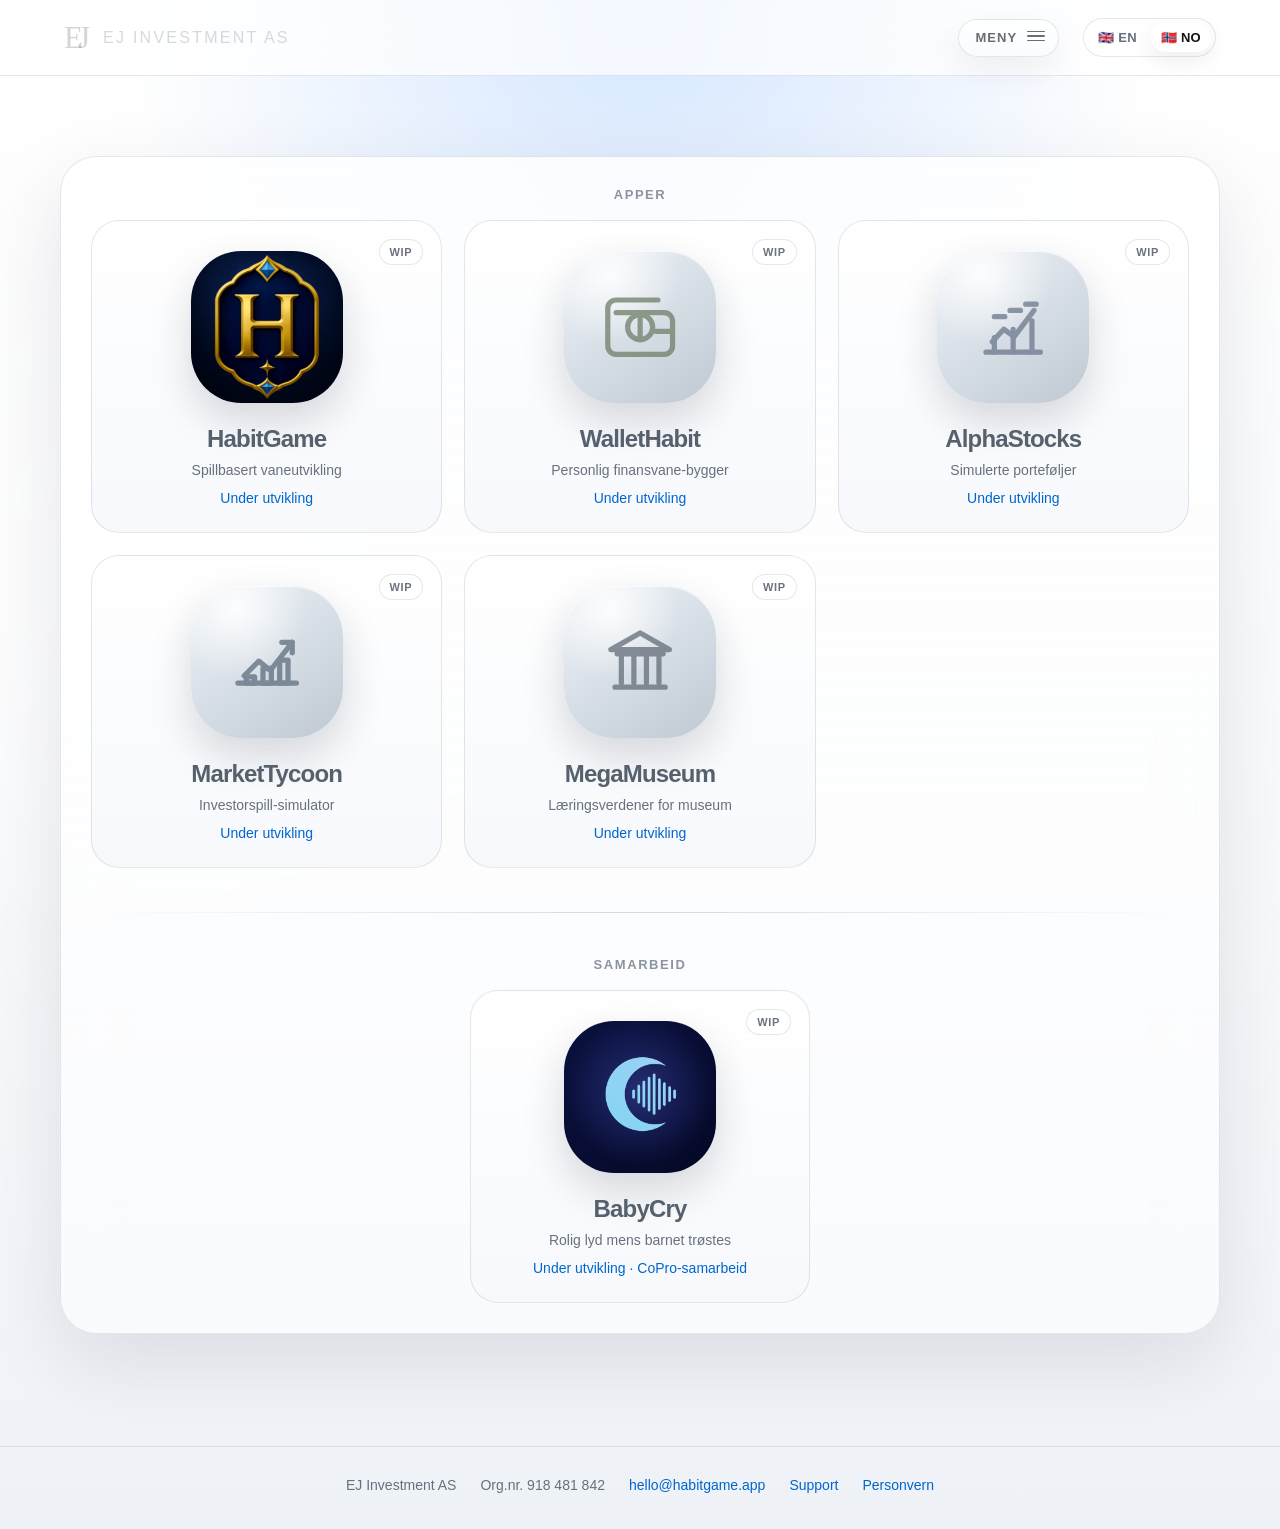
==== index.no.html @ d796be84 "Add dropdown navigation" ====
<!doctype html>
<html lang="no">
  <head>
    <meta charset="utf-8" />
    <meta name="viewport" content="width=device-width, initial-scale=1" />
    <meta name="description" content="EJ Investment AS app-portefølje." />
    <title>EJ Investment AS</title>
    <link rel="stylesheet" href="./styles.css" />
  </head>
  <body>
    <header class="site-header">
      <a class="wordmark" href="./index.no.html" aria-label="EJ Investment AS hjem">
        <span class="mark">EJ</span>
        <span>EJ Investment AS</span>
      </a>
      <nav class="nav menu-nav" aria-label="Hovednavigasjon">
        <details class="menu-dropdown">
          <summary class="menu-trigger" aria-label="Åpne navigasjonsmeny">
            <span>Meny</span>
            <span class="menu-icon" aria-hidden="true"><span></span><span></span><span></span></span>
          </summary>
          <div class="menu-panel">
            <a class="menu-link active" href="#apps" aria-current="page">Apper</a>
            <a class="menu-link" href="mailto:hello@habitgame.app">Kontakt</a>
            <a class="menu-link" href="./privacy.no.html">Personvern</a>
            <a class="menu-link" href="./support.no.html">Support</a>
          </div>
        </details>
      </nav>
      <div class="language-switch" aria-label="Velg språk">
        <a href="./" lang="en">🇬🇧 EN</a>
        <a class="active" href="./index.no.html" lang="no" aria-current="page">🇳🇴 NO</a>
      </div>
    </header>

    <main>
      <section class="hero quiet-hero compact-hero" aria-labelledby="hero-title">
        <h1 id="hero-title" class="visually-hidden">EJ Investment AS</h1>
      </section>

      <section class="apps" id="apps" aria-label="Apper">
        <div class="app-group">
          <p class="group-label">Apper</p>
          <div class="app-grid">
            <a class="app-card wip" href="https://habitgame.app" rel="noopener">
              <img src="./assets/icons/habitgame.png" alt="" class="app-icon" />
              <span class="app-name">HabitGame</span>
              <span class="app-desc">Spillbasert vaneutvikling</span>
              <span class="app-meta">Under utvikling</span>
            </a>

            <article class="app-card wip" aria-label="WalletHabit, personlig finansvane-bygger">
              <span class="placeholder-icon finance" aria-hidden="true">
                <svg viewBox="0 0 96 96" role="img">
                  <path d="M25 34h46a8 8 0 0 1 8 8v24a8 8 0 0 1-8 8H25a8 8 0 0 1-8-8V30a8 8 0 0 1 8-8h40" />
                  <path d="M63 52h16" />
                  <path d="M36 48c0-7 6-12 12-12s12 5 12 12-6 12-12 12-12-5-12-12Z" />
                  <path d="M48 36v24" />
                </svg>
              </span>
              <span class="app-name">WalletHabit</span>
              <span class="app-desc">Personlig finansvane-bygger</span>
              <span class="app-meta">Under utvikling</span>
            </article>

            <article class="app-card wip" aria-label="AlphaStocks, simulerte porteføljer">
              <span class="placeholder-icon stocks" aria-hidden="true">
                <svg viewBox="0 0 96 96" role="img">
                  <path d="M22 72h52" />
                  <path d="M28 62l11-12 10 7 19-25" />
                  <path d="M30 38h10M45 32h10M60 26h10" />
                  <path d="M30 72V58M48 72V50M66 72V42" />
                </svg>
              </span>
              <span class="app-name">AlphaStocks</span>
              <span class="app-desc">Simulerte porteføljer</span>
              <span class="app-meta">Under utvikling</span>
            </article>

            <article class="app-card wip" aria-label="MarketTycoon, under utvikling">
              <span class="placeholder-icon market" aria-hidden="true">
                <svg viewBox="0 0 96 96" role="img">
                  <path d="M20 68h56" />
                  <path d="M26 61l14-14 11 9 21-27" />
                  <path d="M62 29h10v10" />
                  <rect x="28" y="62" width="8" height="6" />
                  <rect x="44" y="54" width="8" height="14" />
                  <rect x="60" y="46" width="8" height="22" />
                </svg>
              </span>
              <span class="app-name">MarketTycoon</span>
              <span class="app-desc">Investorspill-simulator</span>
              <span class="app-meta">Under utvikling</span>
            </article>

            <article class="app-card wip" aria-label="MegaMuseum, under utvikling">
              <span class="placeholder-icon museum" aria-hidden="true">
                <svg viewBox="0 0 96 96" role="img">
                  <path d="M20 36h56L48 20 20 36Z" />
                  <path d="M26 40h44" />
                  <path d="M30 42v26M42 42v26M54 42v26M66 42v26" />
                  <path d="M24 72h48" />
                </svg>
              </span>
              <span class="app-name">MegaMuseum</span>
              <span class="app-desc">Læringsverdener for museum</span>
              <span class="app-meta">Under utvikling</span>
            </article>

          </div>
        </div>

        <div class="app-divider" role="presentation"></div>

        <div class="app-group collaborations">
          <p class="group-label">Samarbeid</p>
          <div class="app-grid collaboration-grid">
            <a class="app-card wip" href="https://copro.ai/concepts/baby-zen/app/" rel="noopener">
              <img src="./assets/icons/babycry.png" alt="" class="app-icon" />
              <span class="app-name">BabyCry</span>
              <span class="app-desc">Rolig lyd mens barnet trøstes</span>
              <span class="app-meta">Under utvikling · CoPro-samarbeid</span>
            </a>
          </div>
        </div>
      </section>
    </main>

    <footer class="site-footer">
      <span>EJ Investment AS</span>
      <span>Org.nr. 918 481 842</span>
      <a href="mailto:hello@habitgame.app">hello@habitgame.app</a>
      <a href="./support.no.html">Support</a>
      <a href="./privacy.no.html">Personvern</a>
    </footer>
  </body>
</html>
---- styles.css ----
:root {
  color-scheme: light;
  --ink: #121417;
  --muted: #67717d;
  --subtle: #8b949e;
  --paper: #f8fafc;
  --panel: rgba(255, 255, 255, 0.76);
  --panel-strong: #ffffff;
  --line: rgba(15, 23, 42, 0.1);
  --shadow: 0 28px 80px rgba(15, 23, 42, 0.1);
  --blue: #0066cc;
  --blue-soft: #e7f0ff;
  --radius-xl: 36px;
  --radius-lg: 28px;
  font-family:
    ui-sans-serif,
    -apple-system,
    BlinkMacSystemFont,
    "SF Pro Display",
    "SF Pro Text",
    "Helvetica Neue",
    sans-serif;
}

* {
  box-sizing: border-box;
}

.visually-hidden {
  position: absolute;
  width: 1px;
  height: 1px;
  padding: 0;
  overflow: hidden;
  clip: rect(0, 0, 0, 0);
  white-space: nowrap;
  border: 0;
}

html {
  background: var(--paper);
}

body {
  min-height: 100vh;
  margin: 0;
  color: var(--ink);
  background:
    radial-gradient(circle at 50% 0%, rgba(187, 215, 255, 0.62), transparent 32rem),
    radial-gradient(circle at 12% 38%, rgba(255, 255, 255, 0.9), transparent 24rem),
    linear-gradient(180deg, #ffffff 0%, #f6f8fb 64%, #eef2f7 100%);
}

a {
  color: inherit;
  text-decoration: none;
}

.site-header {
  position: sticky;
  top: 0;
  z-index: 10;
  display: flex;
  align-items: center;
  justify-content: space-between;
  gap: 24px;
  min-height: 76px;
  padding: 18px clamp(22px, 5vw, 72px);
  border-bottom: 1px solid var(--line);
  background: rgba(255, 255, 255, 0.72);
  backdrop-filter: blur(24px);
}

.wordmark {
  display: inline-flex;
  align-items: center;
  gap: 18px;
  color: rgba(18, 20, 23, 0.16);
  font-size: 16px;
  font-weight: 480;
  letter-spacing: 0.14em;
  text-transform: uppercase;
  transition:
    color 180ms ease,
    opacity 180ms ease;
}

.wordmark:hover {
  color: rgba(18, 20, 23, 0.38);
}

.mark {
  color: rgba(18, 20, 23, 0.18);
  font-family: Georgia, serif;
  font-size: 31px;
  font-weight: 400;
  letter-spacing: -0.16em;
  line-height: 1;
  text-transform: none;
}

.nav {
  display: flex;
  align-items: center;
  gap: 24px;
  color: var(--muted);
  font-size: 15px;
}

.nav a {
  transition:
    color 180ms ease,
    transform 180ms ease;
}

.nav a:hover {
  color: var(--blue);
  transform: translateY(-1px);
}

.menu-nav {
  position: relative;
  margin-left: auto;
}

.menu-dropdown {
  position: relative;
}

.menu-dropdown summary {
  list-style: none;
}

.menu-dropdown summary::-webkit-details-marker {
  display: none;
}

.menu-trigger {
  display: inline-flex;
  align-items: center;
  gap: 10px;
  min-height: 38px;
  padding: 8px 13px 8px 16px;
  border: 1px solid rgba(15, 23, 42, 0.1);
  border-radius: 999px;
  background:
    linear-gradient(180deg, rgba(255, 255, 255, 0.84), rgba(247, 250, 253, 0.64));
  box-shadow: 0 12px 34px rgba(15, 23, 42, 0.07);
  color: rgba(18, 20, 23, 0.62);
  cursor: pointer;
  font-size: 13px;
  font-weight: 700;
  letter-spacing: 0.08em;
  text-transform: uppercase;
  user-select: none;
  transition:
    border-color 180ms ease,
    box-shadow 180ms ease,
    color 180ms ease,
    transform 180ms ease;
}

.menu-trigger:hover {
  border-color: rgba(0, 102, 204, 0.22);
  color: var(--ink);
  transform: translateY(-1px);
}

.menu-icon {
  position: relative;
  display: grid;
  width: 18px;
  height: 14px;
}

.menu-icon span {
  display: block;
  width: 18px;
  height: 1.5px;
  border-radius: 999px;
  background: currentColor;
  transform-origin: center;
  transition:
    opacity 180ms ease,
    transform 220ms ease;
}

.menu-dropdown[open] .menu-icon span:nth-child(1) {
  transform: translateY(6px) rotate(42deg);
}

.menu-dropdown[open] .menu-icon span:nth-child(2) {
  opacity: 0;
  transform: scaleX(0.2);
}

.menu-dropdown[open] .menu-icon span:nth-child(3) {
  transform: translateY(-6px) rotate(-42deg);
}

.menu-panel {
  position: absolute;
  top: calc(100% + 12px);
  right: 0;
  display: grid;
  min-width: 210px;
  padding: 8px;
  border: 1px solid rgba(15, 23, 42, 0.1);
  border-radius: 22px;
  background: rgba(255, 255, 255, 0.86);
  box-shadow: 0 24px 70px rgba(15, 23, 42, 0.13);
  backdrop-filter: blur(24px);
  opacity: 0;
  transform: translateY(-6px) scale(0.98);
  transform-origin: top right;
  transition:
    opacity 160ms ease,
    transform 180ms ease;
}

.menu-dropdown[open] .menu-panel {
  opacity: 1;
  transform: translateY(0) scale(1);
}

.menu-link {
  display: flex;
  align-items: center;
  justify-content: space-between;
  padding: 12px 13px;
  border-radius: 15px;
  color: var(--muted);
  font-size: 15px;
  letter-spacing: -0.01em;
  transition:
    background 160ms ease,
    color 160ms ease,
    transform 160ms ease;
}

.menu-link:hover {
  background: rgba(0, 102, 204, 0.07);
  color: var(--blue);
  transform: translateX(2px);
}

.menu-link.active {
  background: var(--blue-soft);
  color: var(--blue);
  font-weight: 720;
}

.menu-link.active::after {
  width: 7px;
  height: 7px;
  border-radius: 999px;
  background: currentColor;
  content: "";
  box-shadow: 0 0 0 4px rgba(0, 102, 204, 0.09);
}

.language-switch {
  display: inline-flex;
  gap: 4px;
  padding: 4px;
  border: 1px solid var(--line);
  border-radius: 999px;
  background: rgba(255, 255, 255, 0.62);
  color: var(--muted);
  font-size: 13px;
  font-weight: 700;
  letter-spacing: 0.02em;
}

.language-switch a {
  padding: 7px 10px;
  border-radius: 999px;
  transition:
    color 180ms ease,
    background 180ms ease,
    box-shadow 180ms ease;
}

.language-switch a:hover,
.language-switch .active {
  color: var(--ink);
  background: #fff;
  box-shadow: 0 8px 22px rgba(15, 23, 42, 0.08);
}

main {
  width: min(1160px, calc(100% - 36px));
  margin: 0 auto;
}

.hero {
  display: grid;
  justify-items: center;
  padding: clamp(76px, 10vw, 132px) 0 42px;
  text-align: center;
}

.eyebrow {
  margin: 0 0 20px;
  color: var(--subtle);
  font-size: 15px;
  letter-spacing: 0.08em;
  text-transform: uppercase;
}

h1 {
  max-width: 900px;
  margin: 0;
  font-size: clamp(42px, 7vw, 86px);
  font-weight: 760;
  letter-spacing: -0.065em;
  line-height: 0.94;
}

.intro {
  max-width: 660px;
  margin: 28px 0 0;
  color: var(--muted);
  font-size: clamp(17px, 2vw, 21px);
  line-height: 1.55;
}

.quiet-hero {
  padding: clamp(44px, 6vw, 74px) 0 18px;
}

.compact-hero {
  padding: clamp(24px, 5vw, 54px) 0 0;
}

.tagline {
  max-width: 540px;
  margin: 0;
  color: var(--ink);
  font-size: clamp(22px, 3vw, 34px);
  font-weight: 680;
  letter-spacing: -0.045em;
  line-height: 1.12;
}

.quiet-hero .ownership-note {
  max-width: 560px;
  margin-top: 16px;
  font-size: clamp(15px, 1.6vw, 17px);
}

.apps {
  margin: 26px auto clamp(72px, 9vw, 112px);
  padding: clamp(20px, 3vw, 30px);
  border: 1px solid var(--line);
  border-radius: var(--radius-xl);
  background: linear-gradient(180deg, rgba(255, 255, 255, 0.82), rgba(255, 255, 255, 0.58));
  box-shadow: var(--shadow);
  backdrop-filter: blur(26px);
}

.app-group {
  display: grid;
  gap: 18px;
}

.group-label {
  margin: 0;
  color: var(--subtle);
  font-size: 13px;
  font-weight: 760;
  letter-spacing: 0.12em;
  text-align: center;
  text-transform: uppercase;
}

.app-grid {
  display: grid;
  grid-template-columns: repeat(3, minmax(0, 1fr));
  gap: 22px;
}

.app-divider {
  height: 1px;
  margin: clamp(28px, 4vw, 44px) auto;
  background: linear-gradient(90deg, transparent, rgba(15, 23, 42, 0.16), transparent);
}

.collaboration-grid {
  grid-template-columns: minmax(220px, 340px);
  justify-content: center;
}

.app-card {
  position: relative;
  display: grid;
  min-height: 254px;
  justify-items: center;
  align-content: center;
  padding: 30px 22px 26px;
  overflow: hidden;
  border: 1px solid var(--line);
  border-radius: var(--radius-lg);
  background:
    radial-gradient(circle at 50% 0%, rgba(255, 255, 255, 0.9), transparent 70%),
    var(--panel);
  transition:
    transform 220ms ease,
    border-color 220ms ease,
    box-shadow 220ms ease,
    background 220ms ease;
}

.app-card:hover {
  transform: translateY(-6px);
  border-color: rgba(0, 102, 204, 0.22);
  box-shadow: 0 26px 70px rgba(15, 23, 42, 0.14);
}

.app-icon,
.placeholder-icon {
  display: grid;
  width: clamp(112px, 12vw, 152px);
  height: clamp(112px, 12vw, 152px);
  margin-bottom: 22px;
  place-items: center;
  border-radius: 33%;
  box-shadow:
    0 18px 42px rgba(15, 23, 42, 0.16),
    inset 0 1px 0 rgba(255, 255, 255, 0.7);
}

.app-icon {
  object-fit: cover;
}

.app-name {
  font-size: 24px;
  font-weight: 680;
  letter-spacing: -0.035em;
}

.app-desc {
  max-width: 220px;
  margin-top: 8px;
  color: var(--muted);
  font-size: 14px;
  line-height: 1.35;
  text-align: center;
}

.app-meta {
  margin-top: 10px;
  color: var(--blue);
  font-size: 14px;
}

.wip {
  color: #56616d;
  background:
    linear-gradient(180deg, rgba(255, 255, 255, 0.58), rgba(244, 247, 251, 0.78)),
    var(--panel);
}

.wip::after {
  content: "WIP";
  position: absolute;
  top: 18px;
  right: 18px;
  padding: 6px 10px;
  border: 1px solid rgba(15, 23, 42, 0.1);
  border-radius: 999px;
  background: rgba(255, 255, 255, 0.78);
  color: #6b7280;
  font-size: 11px;
  font-weight: 700;
  letter-spacing: 0.06em;
}

.placeholder-icon {
  background:
    radial-gradient(circle at 30% 15%, rgba(255, 255, 255, 0.9), transparent 42%),
    linear-gradient(145deg, #eef3f8, #bfc9d3);
}

.placeholder-icon svg {
  width: 66%;
  height: 66%;
  fill: none;
  stroke: currentColor;
  stroke-width: 5;
  stroke-linecap: round;
  stroke-linejoin: round;
  opacity: 0.78;
}

.market {
  color: #637383;
}

.finance {
  color: #73826e;
}

.stocks {
  color: #6f7c90;
}

.museum {
  color: #68727c;
}

.site-footer {
  display: flex;
  flex-wrap: wrap;
  justify-content: center;
  gap: 14px 24px;
  padding: 30px clamp(22px, 5vw, 72px) 36px;
  border-top: 1px solid var(--line);
  color: var(--muted);
  font-size: 14px;
}

.site-footer a {
  color: var(--blue);
}

.legal-page {
  max-width: 760px;
  padding: clamp(58px, 8vw, 98px) 0;
}

.legal-page h1 {
  max-width: 680px;
  font-size: clamp(38px, 6vw, 68px);
}

.legal-page h2 {
  margin: 42px 0 12px;
  font-size: 24px;
  letter-spacing: -0.03em;
}

.legal-page p,
.legal-page li {
  color: var(--muted);
  font-size: 18px;
  line-height: 1.62;
}

.legal-page a {
  color: var(--blue);
}

.legal-page ul {
  margin: 12px 0 0;
  padding-left: 22px;
}

.policy-date {
  margin-top: 42px;
  color: var(--subtle);
  font-size: 14px;
}

@media (max-width: 860px) {
  .site-header {
    position: static;
    align-items: center;
    flex-wrap: wrap;
  }

  .nav {
    margin-left: 0;
  }

  .app-grid {
    grid-template-columns: repeat(2, minmax(0, 1fr));
  }

  .collaboration-grid {
    grid-template-columns: minmax(220px, 340px);
  }
}

@media (max-width: 560px) {
  main {
    width: min(100% - 24px, 1160px);
  }

  .wordmark {
    font-size: 15px;
  }

  .site-header {
    gap: 14px;
  }

  .menu-panel {
    right: auto;
    left: 0;
    transform-origin: top left;
  }

  .hero {
    padding-top: 54px;
  }

  .apps {
    border-radius: 30px;
    padding: 14px;
  }

  .app-grid,
  .collaboration-grid {
    grid-template-columns: 1fr;
  }

  .app-card {
    min-height: 226px;
  }
}
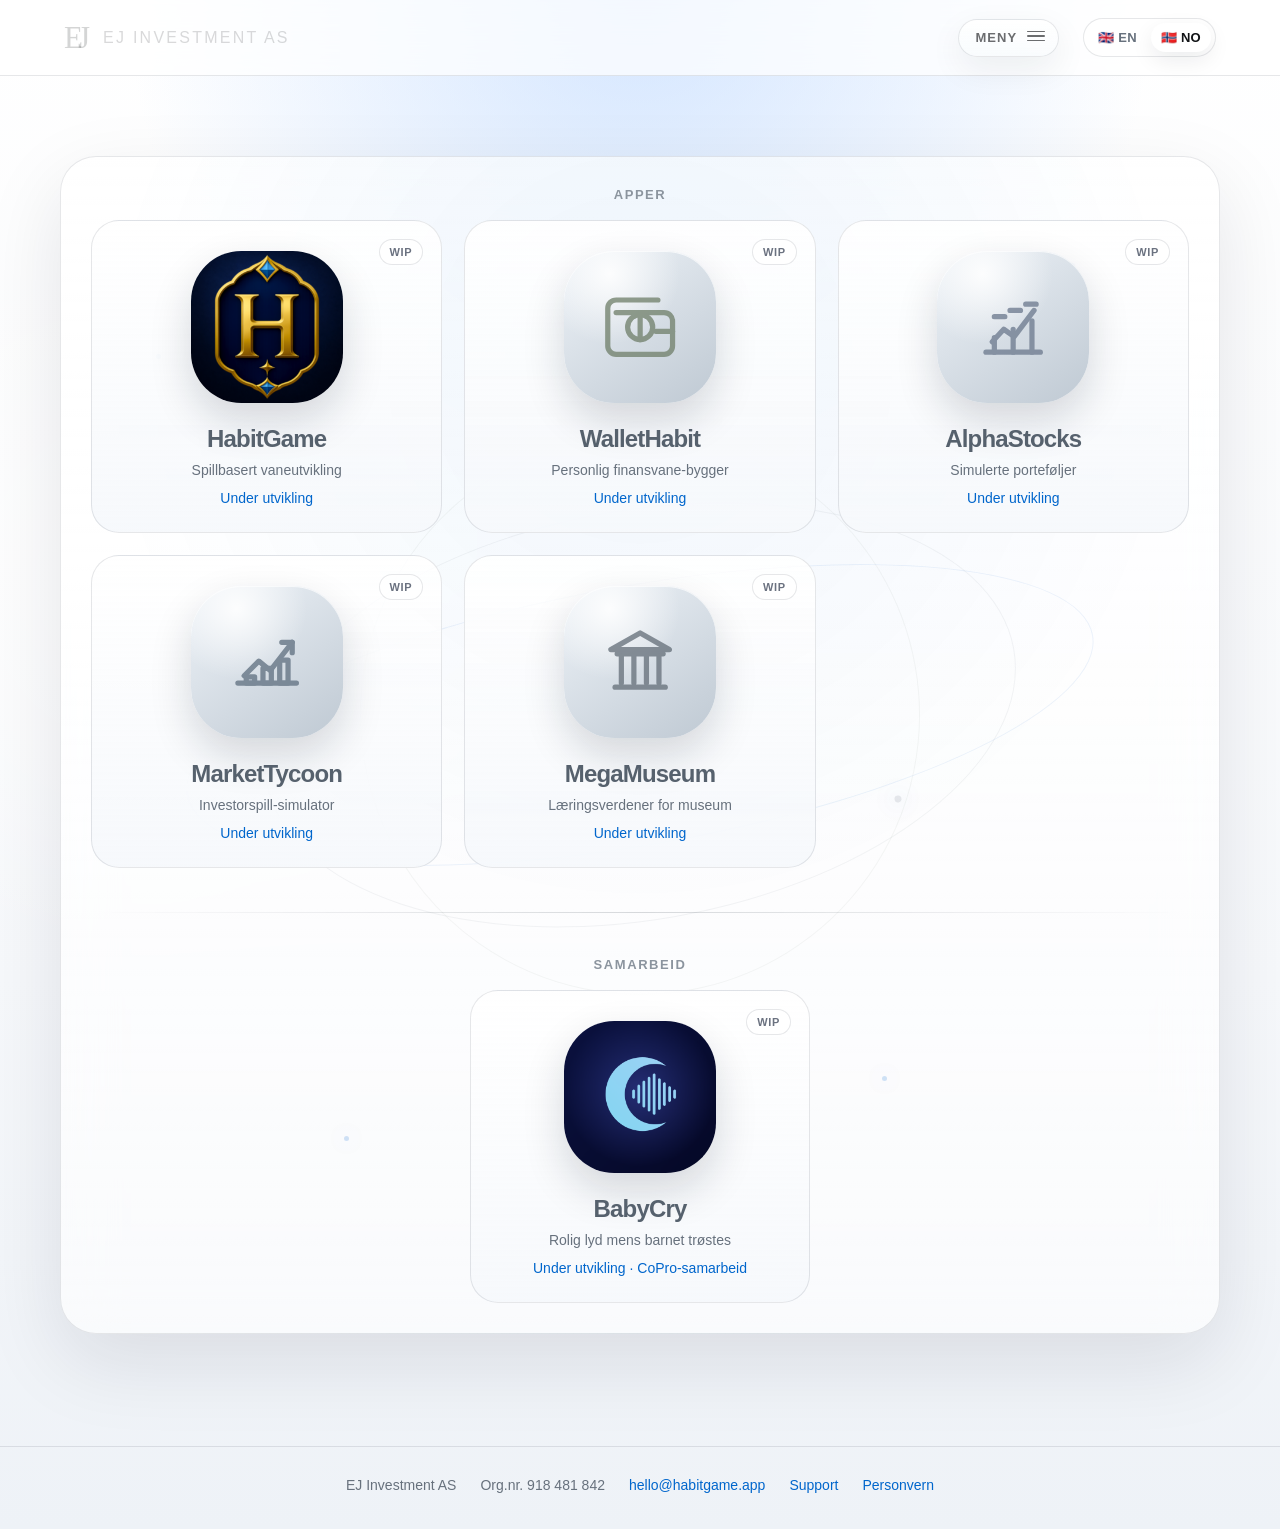
==== commit 3fe1c401: "Add subtle studio signal effect" ====
--- a/index.no.html
+++ b/index.no.html
@@ -39,10 +39,20 @@
       </section>
 
       <section class="apps" id="apps" aria-label="Apper">
+        <div class="studio-signal" aria-hidden="true">
+          <span class="orbit orbit-one"></span>
+          <span class="orbit orbit-two"></span>
+          <span class="orbit orbit-three"></span>
+          <span class="signal-dot dot-one"></span>
+          <span class="signal-dot dot-two"></span>
+          <span class="signal-dot dot-three"></span>
+          <span class="signal-dot dot-four"></span>
+          <span class="signal-dot dot-five"></span>
+        </div>
         <div class="app-group">
           <p class="group-label">Apper</p>
           <div class="app-grid">
-            <a class="app-card wip" href="https://habitgame.app" rel="noopener">
+            <a class="app-card wip" href="https://habitgame.app" target="_blank" rel="noopener noreferrer">
               <img src="./assets/icons/habitgame.png" alt="" class="app-icon" />
               <span class="app-name">HabitGame</span>
               <span class="app-desc">Spillbasert vaneutvikling</span>
@@ -115,7 +125,7 @@
         <div class="app-group collaborations">
           <p class="group-label">Samarbeid</p>
           <div class="app-grid collaboration-grid">
-            <a class="app-card wip" href="https://copro.ai/concepts/baby-zen/app/" rel="noopener">
+            <a class="app-card wip" href="https://copro.ai/concepts/baby-zen/app/" target="_blank" rel="noopener noreferrer">
               <img src="./assets/icons/babycry.png" alt="" class="app-icon" />
               <span class="app-name">BabyCry</span>
               <span class="app-desc">Rolig lyd mens barnet trøstes</span>
--- a/styles.css
+++ b/styles.css
@@ -350,16 +350,125 @@
 }
 
 .apps {
+  position: relative;
   margin: 26px auto clamp(72px, 9vw, 112px);
   padding: clamp(20px, 3vw, 30px);
+  overflow: hidden;
   border: 1px solid var(--line);
   border-radius: var(--radius-xl);
-  background: linear-gradient(180deg, rgba(255, 255, 255, 0.82), rgba(255, 255, 255, 0.58));
+  background:
+    radial-gradient(circle at 50% 18%, rgba(0, 102, 204, 0.055), transparent 34rem),
+    linear-gradient(180deg, rgba(255, 255, 255, 0.84), rgba(255, 255, 255, 0.6));
   box-shadow: var(--shadow);
   backdrop-filter: blur(26px);
 }
 
+.studio-signal {
+  position: absolute;
+  inset: -14% -8%;
+  z-index: 0;
+  overflow: hidden;
+  pointer-events: none;
+}
+
+.orbit {
+  position: absolute;
+  left: 50%;
+  top: 48%;
+  border: 1px solid rgba(0, 102, 204, 0.075);
+  border-radius: 50%;
+  transform: translate(-50%, -50%) rotate(-10deg);
+}
+
+.orbit::after {
+  position: absolute;
+  width: 7px;
+  height: 7px;
+  border-radius: 999px;
+  background: rgba(0, 102, 204, 0.18);
+  box-shadow: 0 0 24px rgba(0, 102, 204, 0.3);
+  content: "";
+}
+
+.orbit-one {
+  width: min(88vw, 920px);
+  height: 260px;
+  animation: studio-orbit 28s linear infinite;
+}
+
+.orbit-one::after {
+  left: 12%;
+  top: 30%;
+}
+
+.orbit-two {
+  width: min(76vw, 760px);
+  height: 410px;
+  border-color: rgba(99, 115, 131, 0.08);
+  animation: studio-orbit-reverse 36s linear infinite;
+}
+
+.orbit-two::after {
+  right: 18%;
+  bottom: 18%;
+  background: rgba(99, 115, 131, 0.16);
+}
+
+.orbit-three {
+  width: min(58vw, 560px);
+  height: 560px;
+  border-color: rgba(115, 130, 110, 0.07);
+  animation: studio-orbit 42s linear infinite;
+}
+
+.orbit-three::after {
+  left: 49%;
+  top: -4px;
+  background: rgba(115, 130, 110, 0.16);
+}
+
+.signal-dot {
+  position: absolute;
+  width: 5px;
+  height: 5px;
+  border-radius: 999px;
+  background: rgba(0, 102, 204, 0.18);
+  box-shadow: 0 0 22px rgba(0, 102, 204, 0.28);
+  animation: signal-pulse 5.8s ease-in-out infinite;
+}
+
+.dot-one {
+  left: 14%;
+  top: 24%;
+}
+
+.dot-two {
+  left: 82%;
+  top: 18%;
+  animation-delay: -1.3s;
+}
+
+.dot-three {
+  left: 68%;
+  top: 72%;
+  animation-delay: -2.1s;
+}
+
+.dot-four {
+  left: 28%;
+  top: 76%;
+  animation-delay: -3s;
+}
+
+.dot-five {
+  left: 50%;
+  top: 42%;
+  animation-delay: -4.2s;
+}
+
 .app-group {
+  position: relative;
+  z-index: 1;
   display: grid;
   gap: 18px;
 }
@@ -381,6 +490,8 @@
 }
 
 .app-divider {
+  position: relative;
+  z-index: 1;
   height: 1px;
   margin: clamp(28px, 4vw, 44px) auto;
   background: linear-gradient(90deg, transparent, rgba(15, 23, 42, 0.16), transparent);
@@ -393,6 +504,7 @@
 
 .app-card {
   position: relative;
+  z-index: 1;
   display: grid;
   min-height: 254px;
   justify-items: center;
@@ -411,6 +523,39 @@
     background 220ms ease;
 }
 
+@keyframes studio-orbit {
+  from {
+    transform: translate(-50%, -50%) rotate(-10deg);
+  }
+
+  to {
+    transform: translate(-50%, -50%) rotate(350deg);
+  }
+}
+
+@keyframes studio-orbit-reverse {
+  from {
+    transform: translate(-50%, -50%) rotate(14deg);
+  }
+
+  to {
+    transform: translate(-50%, -50%) rotate(-346deg);
+  }
+}
+
+@keyframes signal-pulse {
+  0%,
+  100% {
+    opacity: 0.18;
+    transform: scale(0.82);
+  }
+
+  45% {
+    opacity: 0.72;
+    transform: scale(1.28);
+  }
+}
+
 .app-card:hover {
   transform: translateY(-6px);
   border-color: rgba(0, 102, 204, 0.22);
@@ -581,6 +726,10 @@
   .collaboration-grid {
     grid-template-columns: minmax(220px, 340px);
   }
+
+  .studio-signal {
+    inset: -8% -28%;
+  }
 }
 
 @media (max-width: 560px) {
@@ -611,6 +760,11 @@
     padding: 14px;
   }
 
+  .studio-signal {
+    inset: -4% -60%;
+    opacity: 0.74;
+  }
+
   .app-grid,
   .collaboration-grid {
     grid-template-columns: 1fr;
@@ -620,3 +774,14 @@
     min-height: 226px;
   }
 }
+
+@media (prefers-reduced-motion: reduce) {
+  .orbit,
+  .signal-dot {
+    animation: none;
+  }
+
+  .signal-dot {
+    opacity: 0.28;
+  }
+}
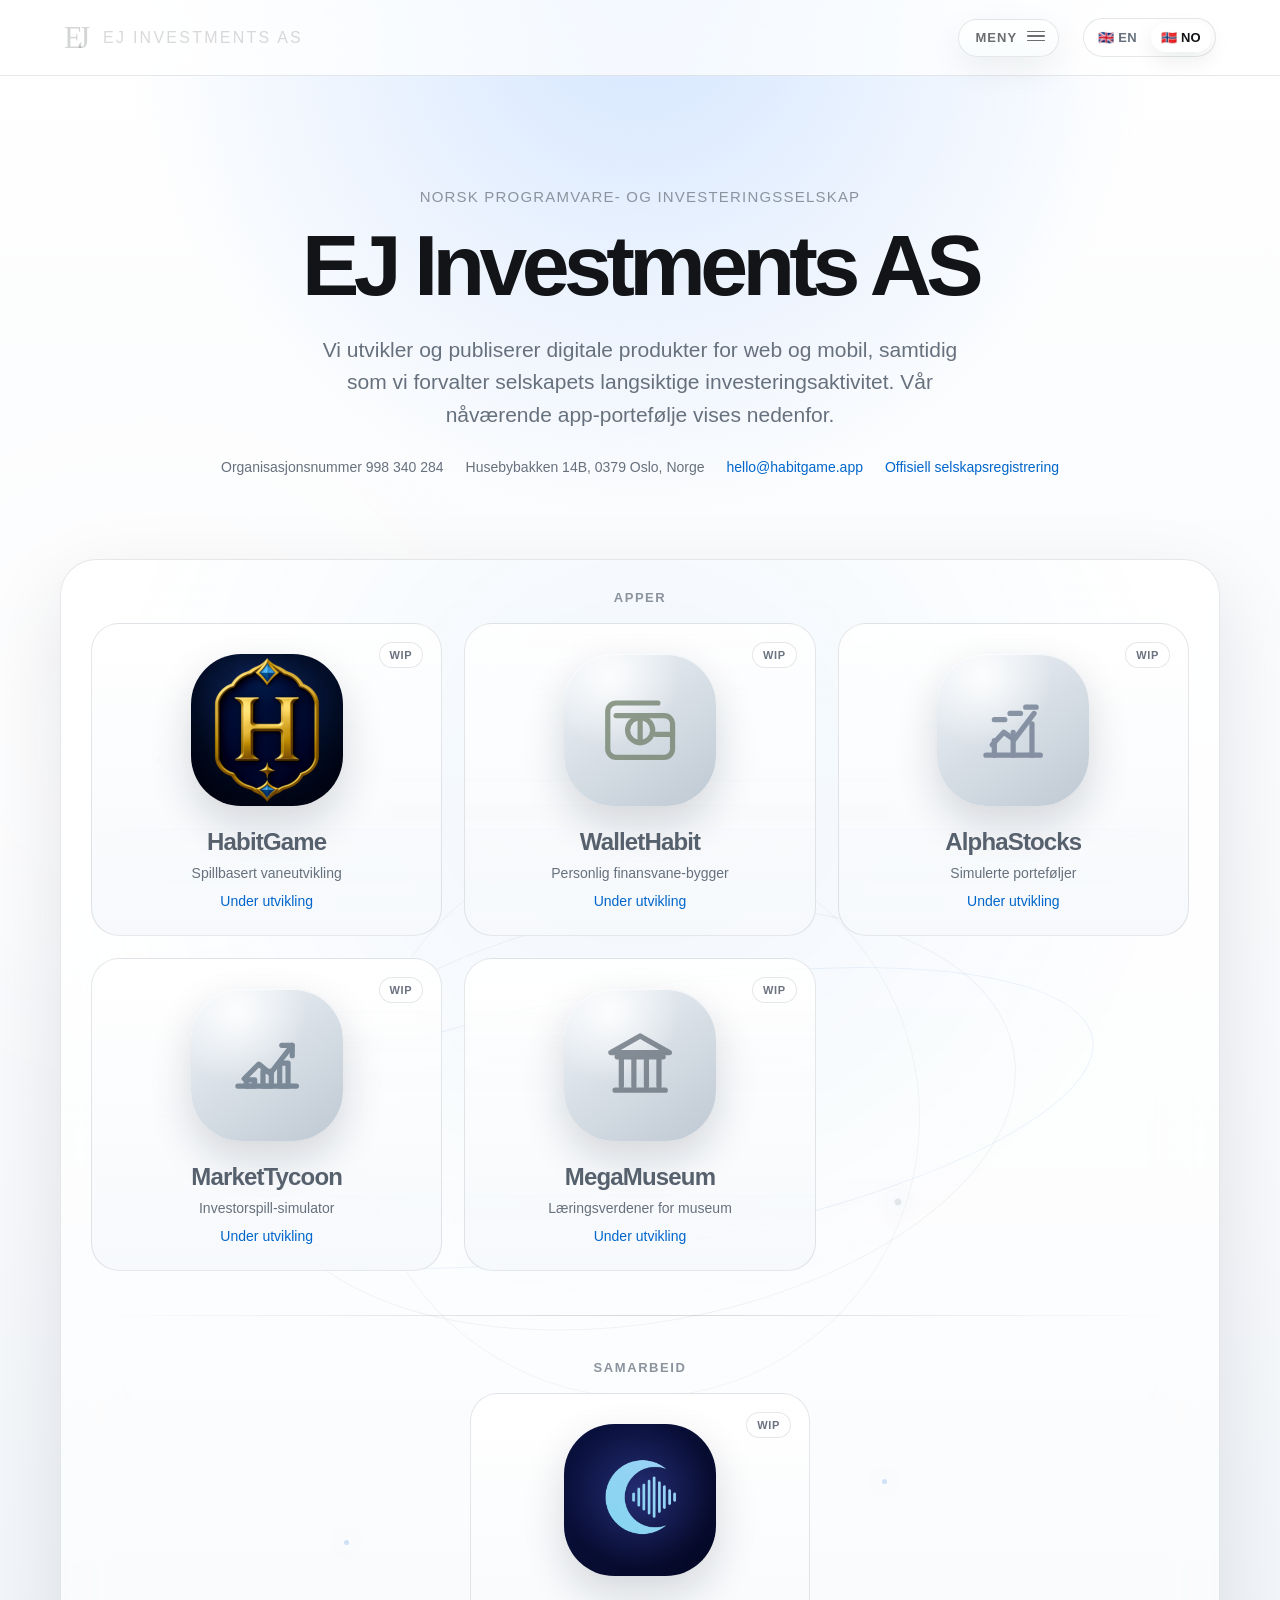
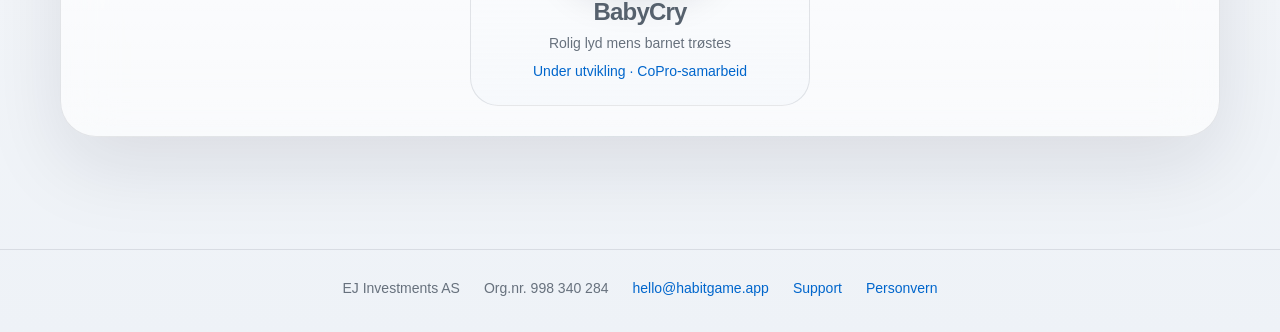
==== commit 44f6e71f: "Correct company details for Apple enrollment" ====
--- a/index.no.html
+++ b/index.no.html
@@ -3,15 +3,15 @@
   <head>
     <meta charset="utf-8" />
     <meta name="viewport" content="width=device-width, initial-scale=1" />
-    <meta name="description" content="EJ Investment AS app-portefølje." />
-    <title>EJ Investment AS</title>
+    <meta name="description" content="Offisiell nettside og app-portefølje for EJ Investments AS, et norsk programvare- og investeringsselskap." />
+    <title>EJ Investments AS</title>
     <link rel="stylesheet" href="./styles.css" />
   </head>
   <body>
     <header class="site-header">
-      <a class="wordmark" href="./index.no.html" aria-label="EJ Investment AS hjem">
+      <a class="wordmark" href="./index.no.html" aria-label="EJ Investments AS hjem">
         <span class="mark">EJ</span>
-        <span>EJ Investment AS</span>
+        <span>EJ Investments AS</span>
       </a>
       <nav class="nav menu-nav" aria-label="Hovednavigasjon">
         <details class="menu-dropdown">
@@ -34,8 +34,19 @@
     </header>
 
     <main>
-      <section class="hero quiet-hero compact-hero" aria-labelledby="hero-title">
-        <h1 id="hero-title" class="visually-hidden">EJ Investment AS</h1>
+      <section class="company-intro" aria-labelledby="hero-title">
+        <p class="eyebrow">Norsk programvare- og investeringsselskap</p>
+        <h1 id="hero-title">EJ Investments AS</h1>
+        <p class="intro">
+          Vi utvikler og publiserer digitale produkter for web og mobil, samtidig som vi forvalter
+          selskapets langsiktige investeringsaktivitet. Vår nåværende app-portefølje vises nedenfor.
+        </p>
+        <div class="company-facts" aria-label="Selskapsopplysninger">
+          <span>Organisasjonsnummer 998 340 284</span>
+          <span>Husebybakken 14B, 0379 Oslo, Norge</span>
+          <a href="mailto:hello@habitgame.app">hello@habitgame.app</a>
+          <a href="https://virksomhet.brreg.no/nb/oppslag/enheter/998340284">Offisiell selskapsregistrering</a>
+        </div>
       </section>
 
       <section class="apps" id="apps" aria-label="Apper">
@@ -52,12 +63,12 @@
         <div class="app-group">
           <p class="group-label">Apper</p>
           <div class="app-grid">
-            <a class="app-card wip" href="https://habitgame.app" target="_blank" rel="noopener noreferrer">
+            <article class="app-card wip" aria-label="HabitGame, spillbasert vaneutvikling">
               <img src="./assets/icons/habitgame.png" alt="" class="app-icon" />
               <span class="app-name">HabitGame</span>
               <span class="app-desc">Spillbasert vaneutvikling</span>
               <span class="app-meta">Under utvikling</span>
-            </a>
+            </article>
 
             <article class="app-card wip" aria-label="WalletHabit, personlig finansvane-bygger">
               <span class="placeholder-icon finance" aria-hidden="true">
@@ -137,8 +148,8 @@
     </main>
 
     <footer class="site-footer">
-      <span>EJ Investment AS</span>
-      <span>Org.nr. 918 481 842</span>
+      <span>EJ Investments AS</span>
+      <span>Org.nr. 998 340 284</span>
       <a href="mailto:hello@habitgame.app">hello@habitgame.app</a>
       <a href="./support.no.html">Support</a>
       <a href="./privacy.no.html">Personvern</a>
--- a/styles.css
+++ b/styles.css
@@ -333,6 +333,32 @@
   padding: clamp(24px, 5vw, 54px) 0 0;
 }
 
+.company-intro {
+  display: grid;
+  justify-items: center;
+  padding: clamp(64px, 9vw, 112px) 0 clamp(34px, 5vw, 58px);
+  text-align: center;
+}
+
+.company-intro h1 {
+  max-width: 860px;
+}
+
+.company-facts {
+  display: flex;
+  flex-wrap: wrap;
+  justify-content: center;
+  gap: 10px 22px;
+  max-width: 860px;
+  margin-top: 28px;
+  color: var(--muted);
+  font-size: 14px;
+}
+
+.company-facts a {
+  color: var(--blue);
+}
+
 .tagline {
   max-width: 540px;
   margin: 0;
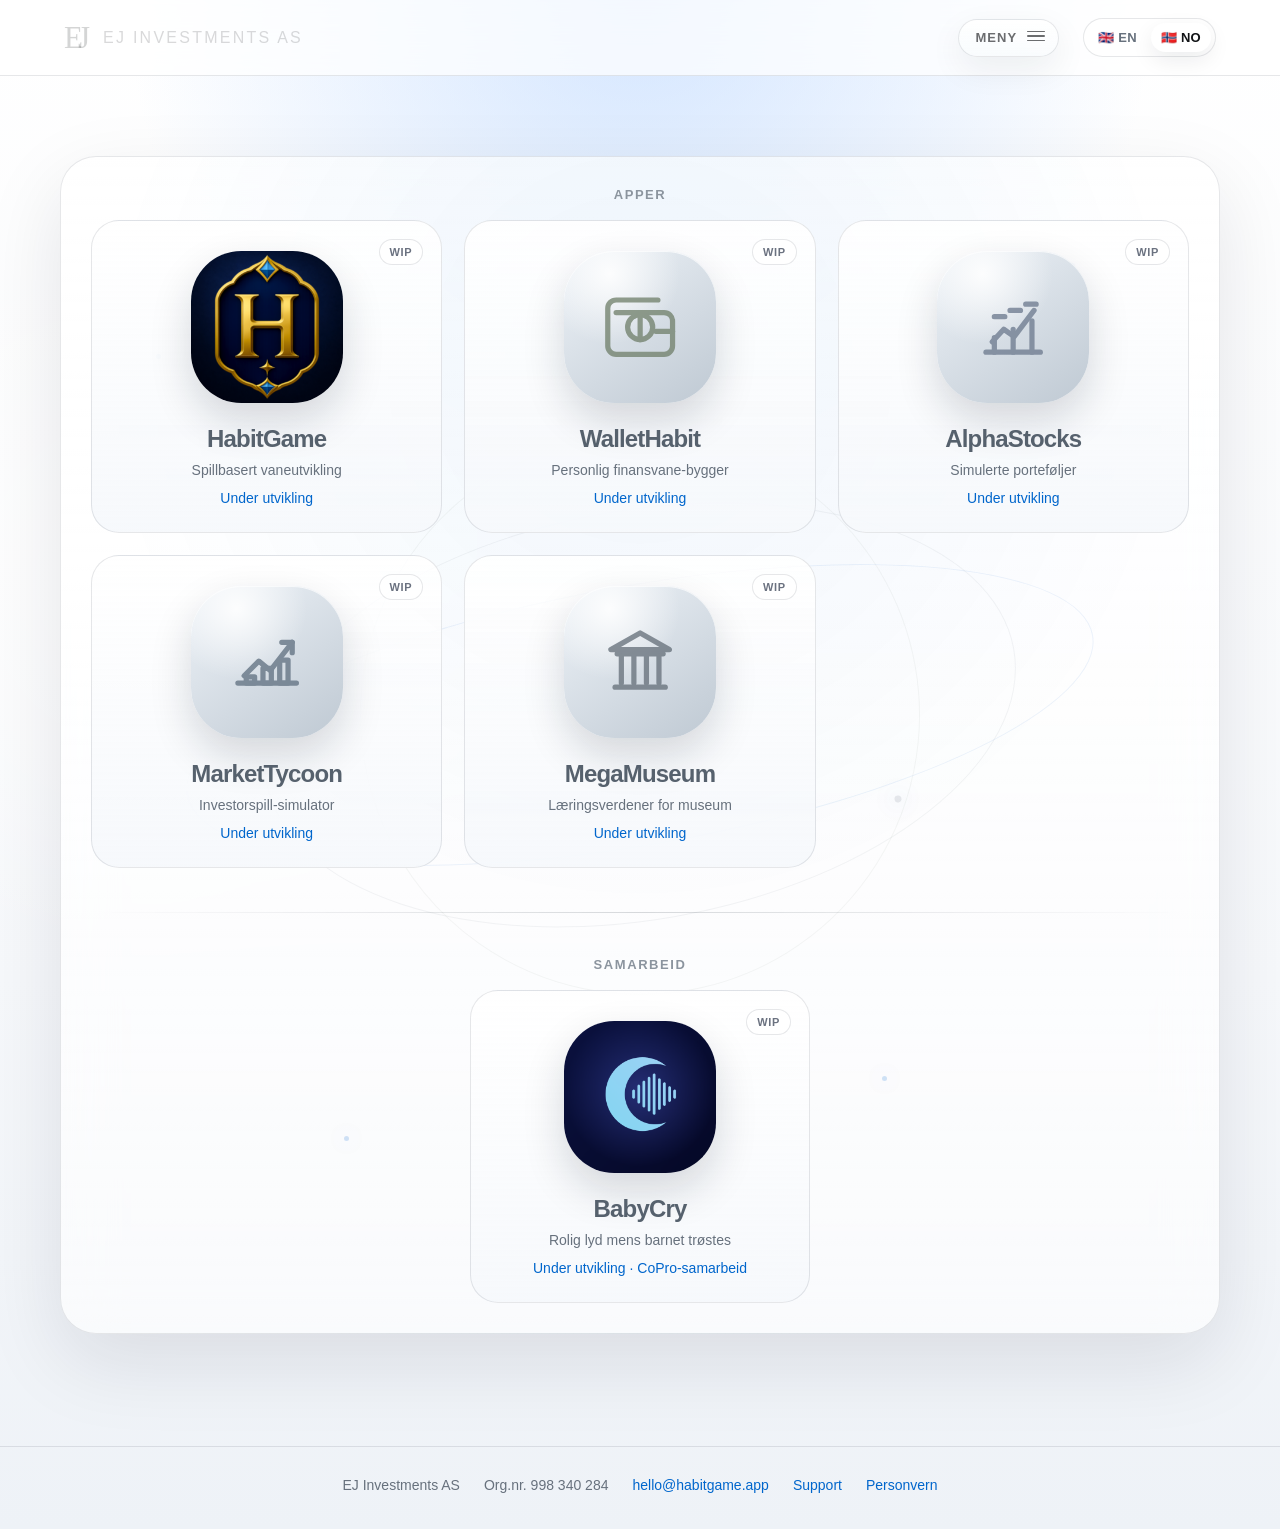
==== commit 3f0f4a99: "Restore minimal company homepage" ====
--- a/index.no.html
+++ b/index.no.html
@@ -34,19 +34,8 @@
     </header>
 
     <main>
-      <section class="company-intro" aria-labelledby="hero-title">
-        <p class="eyebrow">Norsk programvare- og investeringsselskap</p>
-        <h1 id="hero-title">EJ Investments AS</h1>
-        <p class="intro">
-          Vi utvikler og publiserer digitale produkter for web og mobil, samtidig som vi forvalter
-          selskapets langsiktige investeringsaktivitet. Vår nåværende app-portefølje vises nedenfor.
-        </p>
-        <div class="company-facts" aria-label="Selskapsopplysninger">
-          <span>Organisasjonsnummer 998 340 284</span>
-          <span>Husebybakken 14B, 0379 Oslo, Norge</span>
-          <a href="mailto:hello@habitgame.app">hello@habitgame.app</a>
-          <a href="https://virksomhet.brreg.no/nb/oppslag/enheter/998340284">Offisiell selskapsregistrering</a>
-        </div>
+      <section class="hero quiet-hero compact-hero" aria-labelledby="hero-title">
+        <h1 id="hero-title" class="visually-hidden">EJ Investments AS</h1>
       </section>
 
       <section class="apps" id="apps" aria-label="Apper">
--- a/styles.css
+++ b/styles.css
@@ -333,32 +333,6 @@
   padding: clamp(24px, 5vw, 54px) 0 0;
 }
 
-.company-intro {
-  display: grid;
-  justify-items: center;
-  padding: clamp(64px, 9vw, 112px) 0 clamp(34px, 5vw, 58px);
-  text-align: center;
-}
-
-.company-intro h1 {
-  max-width: 860px;
-}
-
-.company-facts {
-  display: flex;
-  flex-wrap: wrap;
-  justify-content: center;
-  gap: 10px 22px;
-  max-width: 860px;
-  margin-top: 28px;
-  color: var(--muted);
-  font-size: 14px;
-}
-
-.company-facts a {
-  color: var(--blue);
-}
-
 .tagline {
   max-width: 540px;
   margin: 0;
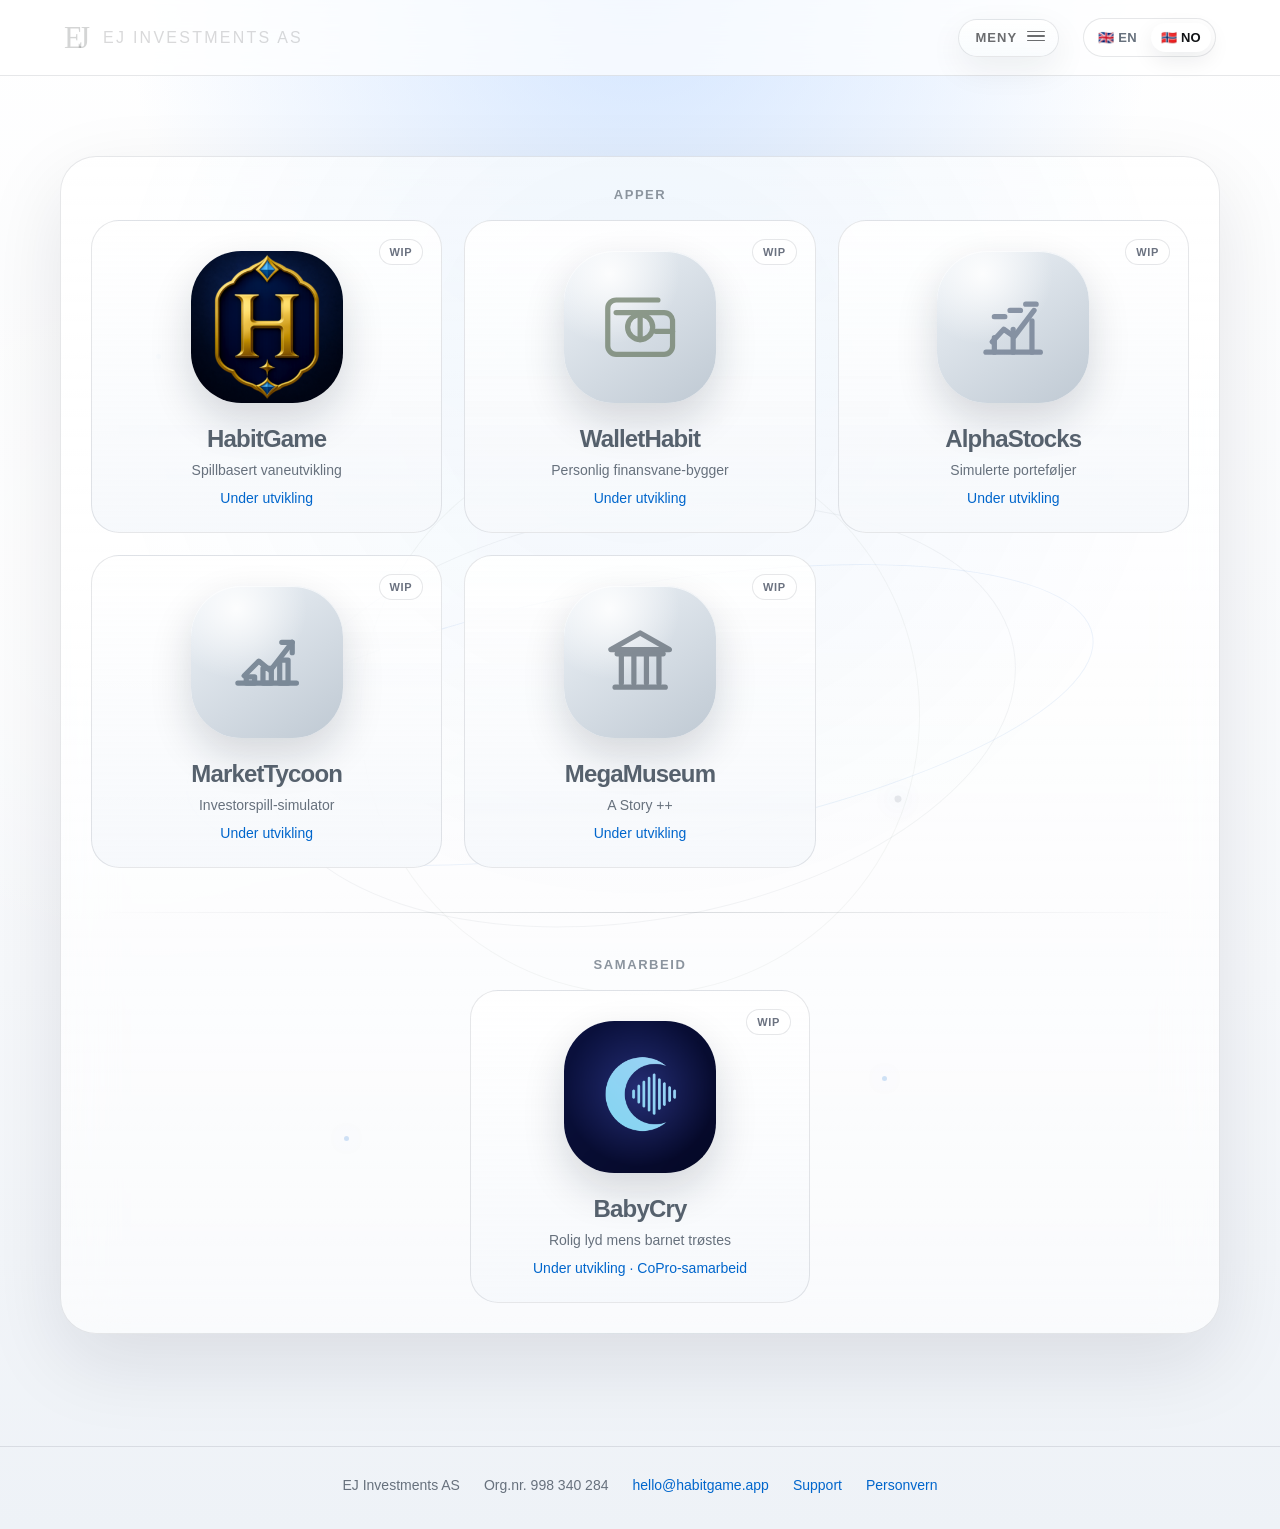
==== commit 2717c885: "Rename MegaMuseum site label" ====
--- a/index.no.html
+++ b/index.no.html
@@ -113,7 +113,7 @@
                 </svg>
               </span>
               <span class="app-name">MegaMuseum</span>
-              <span class="app-desc">Læringsverdener for museum</span>
+              <span class="app-desc">A Story ++</span>
               <span class="app-meta">Under utvikling</span>
             </article>
 
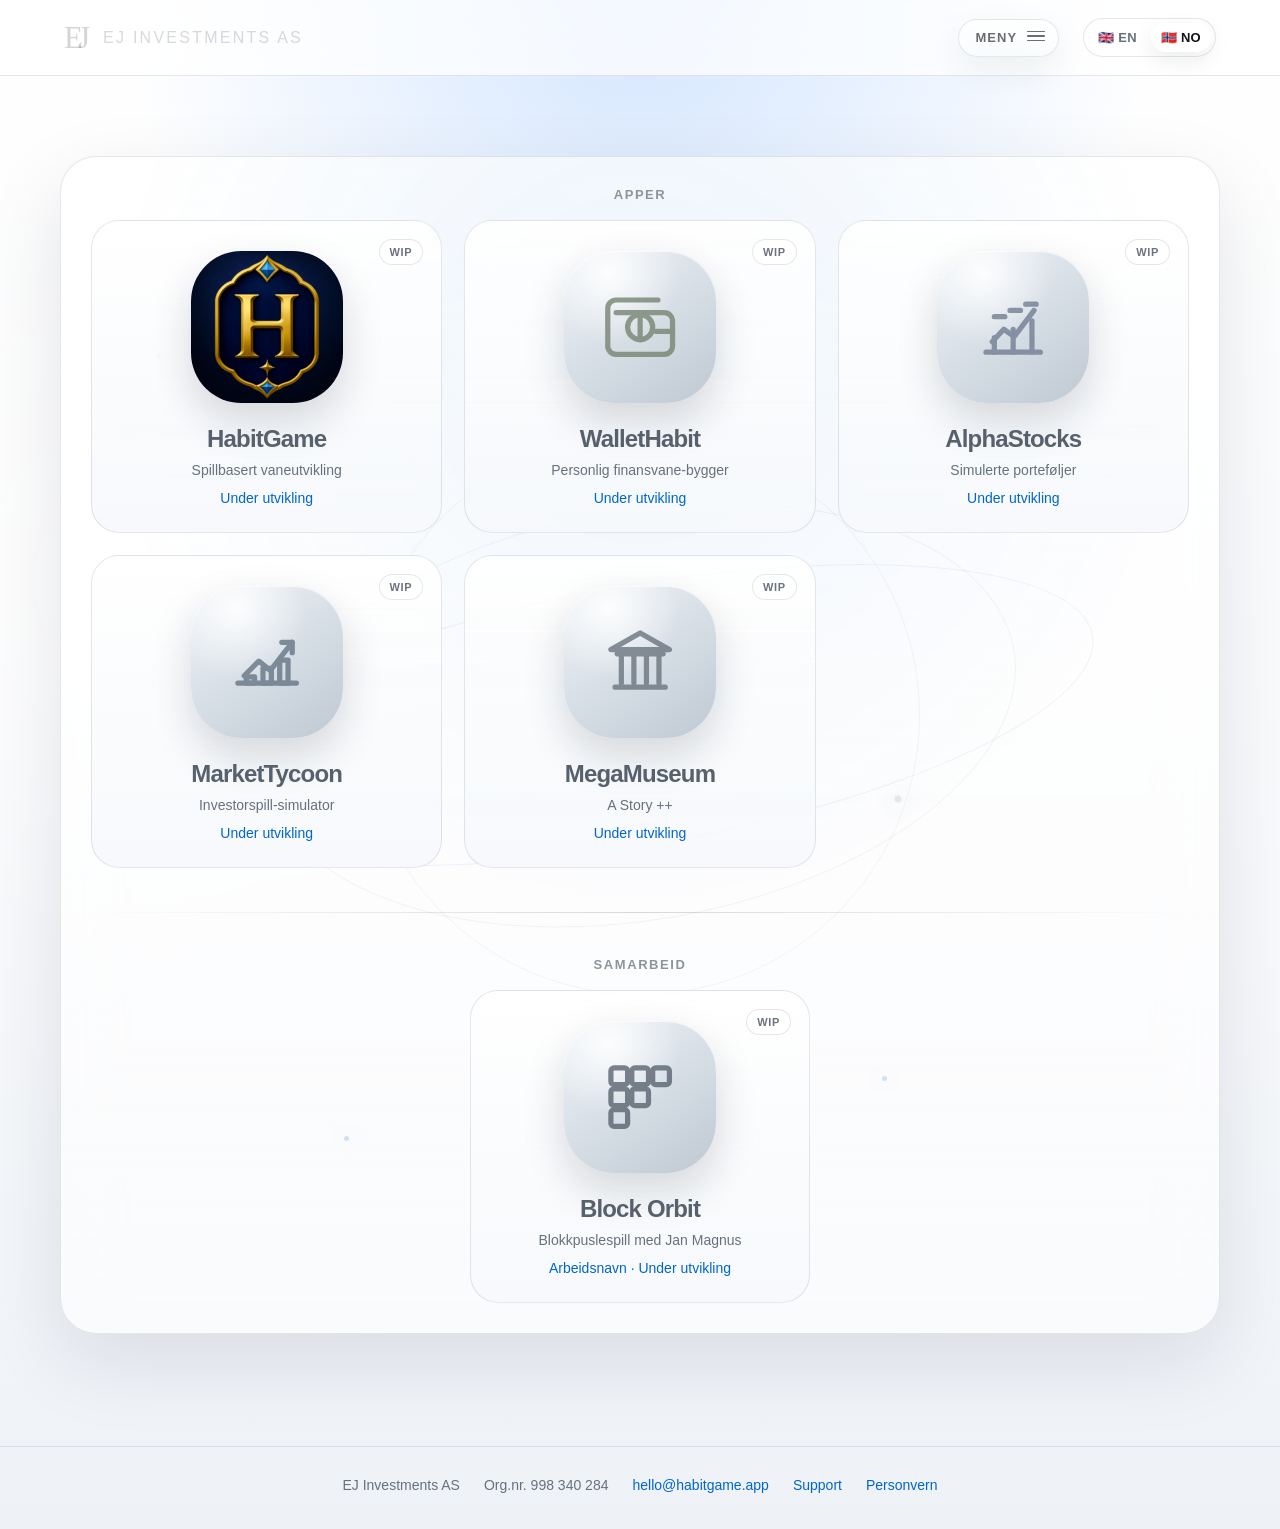
==== commit b2e4f1c1: "Replace BabyCry portfolio card with Block Orbit working title" ====
--- a/index.no.html
+++ b/index.no.html
@@ -125,12 +125,21 @@
         <div class="app-group collaborations">
           <p class="group-label">Samarbeid</p>
           <div class="app-grid collaboration-grid">
-            <a class="app-card wip" href="https://copro.ai/concepts/baby-zen/app/" target="_blank" rel="noopener noreferrer">
-              <img src="./assets/icons/babycry.png" alt="" class="app-icon" />
-              <span class="app-name">BabyCry</span>
-              <span class="app-desc">Rolig lyd mens barnet trøstes</span>
-              <span class="app-meta">Under utvikling · CoPro-samarbeid</span>
-            </a>
+            <article class="app-card wip" aria-label="Block Orbit, arbeidsnavn for et puslespill utviklet i samarbeid">
+              <span class="placeholder-icon" aria-hidden="true">
+                <svg viewBox="0 0 96 96" role="img">
+                  <rect x="20" y="20" width="16" height="16" rx="3" />
+                  <rect x="40" y="20" width="16" height="16" rx="3" />
+                  <rect x="60" y="20" width="16" height="16" rx="3" />
+                  <rect x="20" y="40" width="16" height="16" rx="3" />
+                  <rect x="40" y="40" width="16" height="16" rx="3" />
+                  <rect x="20" y="60" width="16" height="16" rx="3" />
+                </svg>
+              </span>
+              <span class="app-name">Block Orbit</span>
+              <span class="app-desc">Blokkpuslespill med Jan Magnus</span>
+              <span class="app-meta">Arbeidsnavn · Under utvikling</span>
+            </article>
           </div>
         </div>
       </section>
